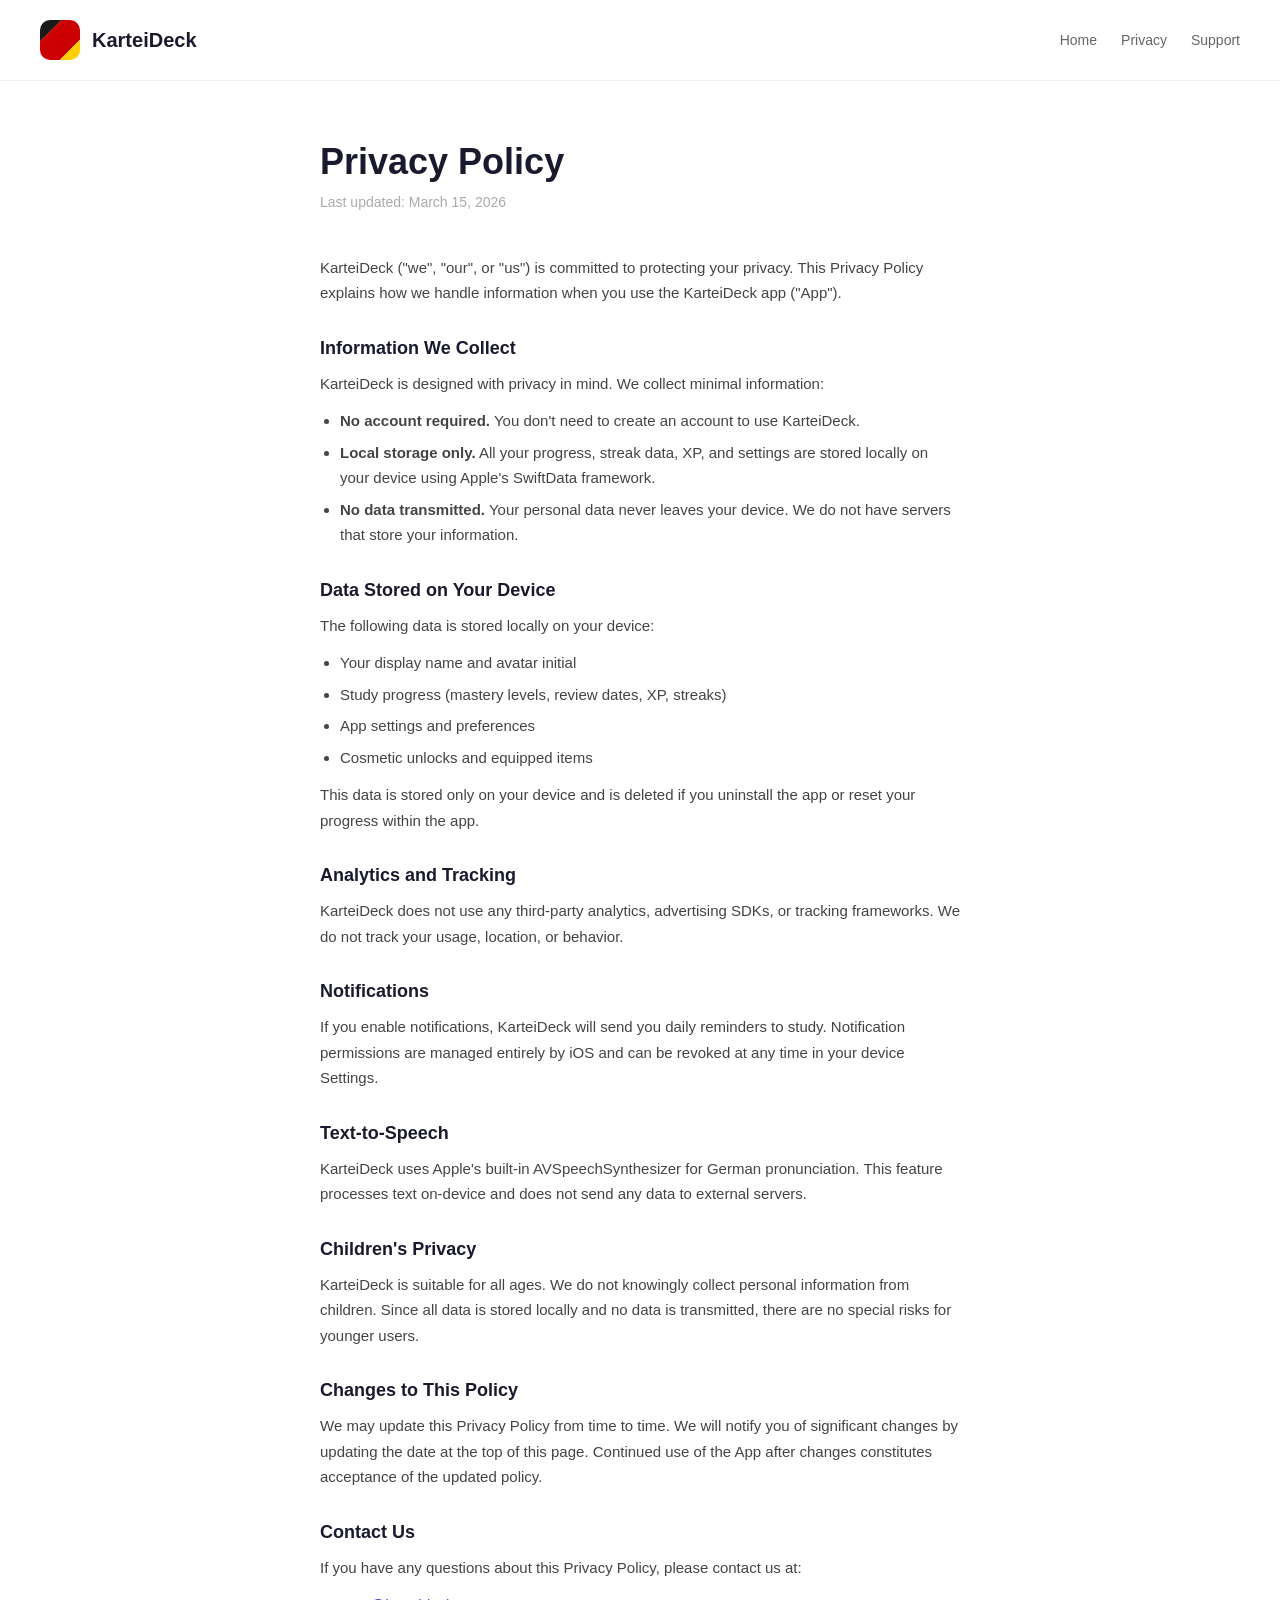
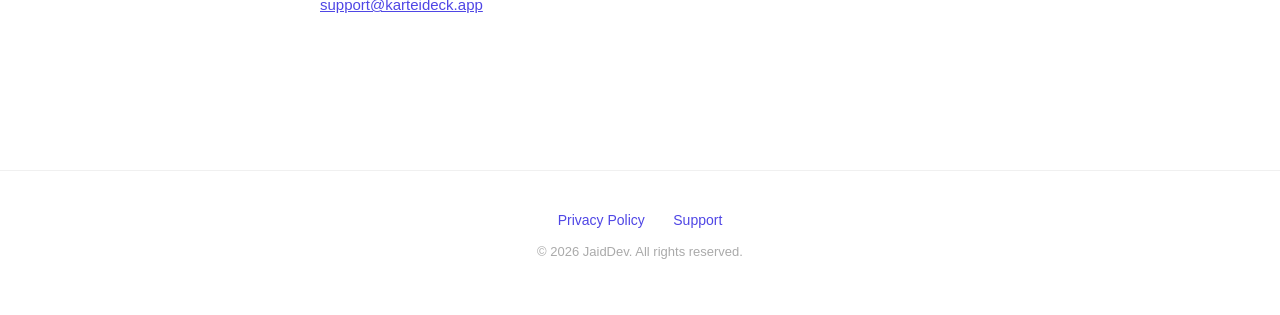
==== privacy.html @ 6522e7b8 "Add files via upload" ====
<!DOCTYPE html>
<html lang="en">
<head>
<meta charset="UTF-8">
<meta name="viewport" content="width=device-width, initial-scale=1.0">
<title>Privacy Policy — KarteiDeck</title>
<style>
  * { box-sizing: border-box; margin: 0; padding: 0; }
  body { font-family: -apple-system, BlinkMacSystemFont, 'Segoe UI', sans-serif; background: #fff; color: #1a1a2e; }
  nav { display: flex; justify-content: space-between; align-items: center; padding: 20px 40px; border-bottom: 1px solid #f0f0f0; }
  .logo { display: flex; align-items: center; gap: 12px; text-decoration: none; }
  .logo-icon { width: 40px; height: 40px; border-radius: 10px; overflow: hidden; }
  .logo-icon svg { width: 40px; height: 40px; }
  .logo-text { font-size: 20px; font-weight: 800; color: #1a1a2e; }
  .nav-links { display: flex; gap: 24px; }
  .nav-links a { font-size: 14px; font-weight: 500; color: #666; text-decoration: none; }
  .nav-links a:hover { color: #4f46e5; }
  .content { max-width: 720px; margin: 60px auto; padding: 0 40px 80px; }
  h1 { font-size: 36px; font-weight: 900; margin-bottom: 8px; }
  .date { color: #aaa; font-size: 14px; margin-bottom: 40px; }
  h2 { font-size: 18px; font-weight: 800; margin: 32px 0 12px; }
  p { font-size: 15px; color: #444; line-height: 1.7; margin-bottom: 12px; }
  ul { padding-left: 20px; margin-bottom: 12px; }
  li { font-size: 15px; color: #444; line-height: 1.7; margin-bottom: 6px; }
  a { color: #4f46e5; }
  footer { padding: 40px; text-align: center; border-top: 1px solid #f0f0f0; }
  footer a { color: #4f46e5; text-decoration: none; margin: 0 12px; font-size: 14px; }
  footer p { color: #aaa; font-size: 13px; margin-top: 12px; }
</style>
</head>
<body>

<nav>
  <a href="index.html" class="logo">
    <div class="logo-icon">
      <svg viewBox="0 0 40 40" xmlns="http://www.w3.org/2000/svg">
        <g transform="rotate(-45, 20, 20)">
          <rect x="-20" y="-20" width="80" height="27" fill="#1a1a1a"/>
          <rect x="-20" y="7" width="80" height="27" fill="#CC0000"/>
          <rect x="-20" y="34" width="80" height="27" fill="#FFCE00"/>
        </g>
      </svg>
    </div>
    <span class="logo-text">KarteiDeck</span>
  </a>
  <div class="nav-links">
    <a href="index.html">Home</a>
    <a href="privacy.html">Privacy</a>
    <a href="support.html">Support</a>
  </div>
</nav>

<div class="content">
  <h1>Privacy Policy</h1>
  <p class="date">Last updated: March 15, 2026</p>

  <p>KarteiDeck ("we", "our", or "us") is committed to protecting your privacy. This Privacy Policy explains how we handle information when you use the KarteiDeck app ("App").</p>

  <h2>Information We Collect</h2>
  <p>KarteiDeck is designed with privacy in mind. We collect minimal information:</p>
  <ul>
    <li><strong>No account required.</strong> You don't need to create an account to use KarteiDeck.</li>
    <li><strong>Local storage only.</strong> All your progress, streak data, XP, and settings are stored locally on your device using Apple's SwiftData framework.</li>
    <li><strong>No data transmitted.</strong> Your personal data never leaves your device. We do not have servers that store your information.</li>
  </ul>

  <h2>Data Stored on Your Device</h2>
  <p>The following data is stored locally on your device:</p>
  <ul>
    <li>Your display name and avatar initial</li>
    <li>Study progress (mastery levels, review dates, XP, streaks)</li>
    <li>App settings and preferences</li>
    <li>Cosmetic unlocks and equipped items</li>
  </ul>
  <p>This data is stored only on your device and is deleted if you uninstall the app or reset your progress within the app.</p>

  <h2>Analytics and Tracking</h2>
  <p>KarteiDeck does not use any third-party analytics, advertising SDKs, or tracking frameworks. We do not track your usage, location, or behavior.</p>

  <h2>Notifications</h2>
  <p>If you enable notifications, KarteiDeck will send you daily reminders to study. Notification permissions are managed entirely by iOS and can be revoked at any time in your device Settings.</p>

  <h2>Text-to-Speech</h2>
  <p>KarteiDeck uses Apple's built-in AVSpeechSynthesizer for German pronunciation. This feature processes text on-device and does not send any data to external servers.</p>

  <h2>Children's Privacy</h2>
  <p>KarteiDeck is suitable for all ages. We do not knowingly collect personal information from children. Since all data is stored locally and no data is transmitted, there are no special risks for younger users.</p>

  <h2>Changes to This Policy</h2>
  <p>We may update this Privacy Policy from time to time. We will notify you of significant changes by updating the date at the top of this page. Continued use of the App after changes constitutes acceptance of the updated policy.</p>

  <h2>Contact Us</h2>
  <p>If you have any questions about this Privacy Policy, please contact us at:</p>
  <p><a href="mailto:support@karteideck.app">support@karteideck.app</a></p>
</div>

<footer>
  <a href="privacy.html">Privacy Policy</a>
  <a href="support.html">Support</a>
  <p>© 2026 JaidDev. All rights reserved.</p>
</footer>

</body>
</html>
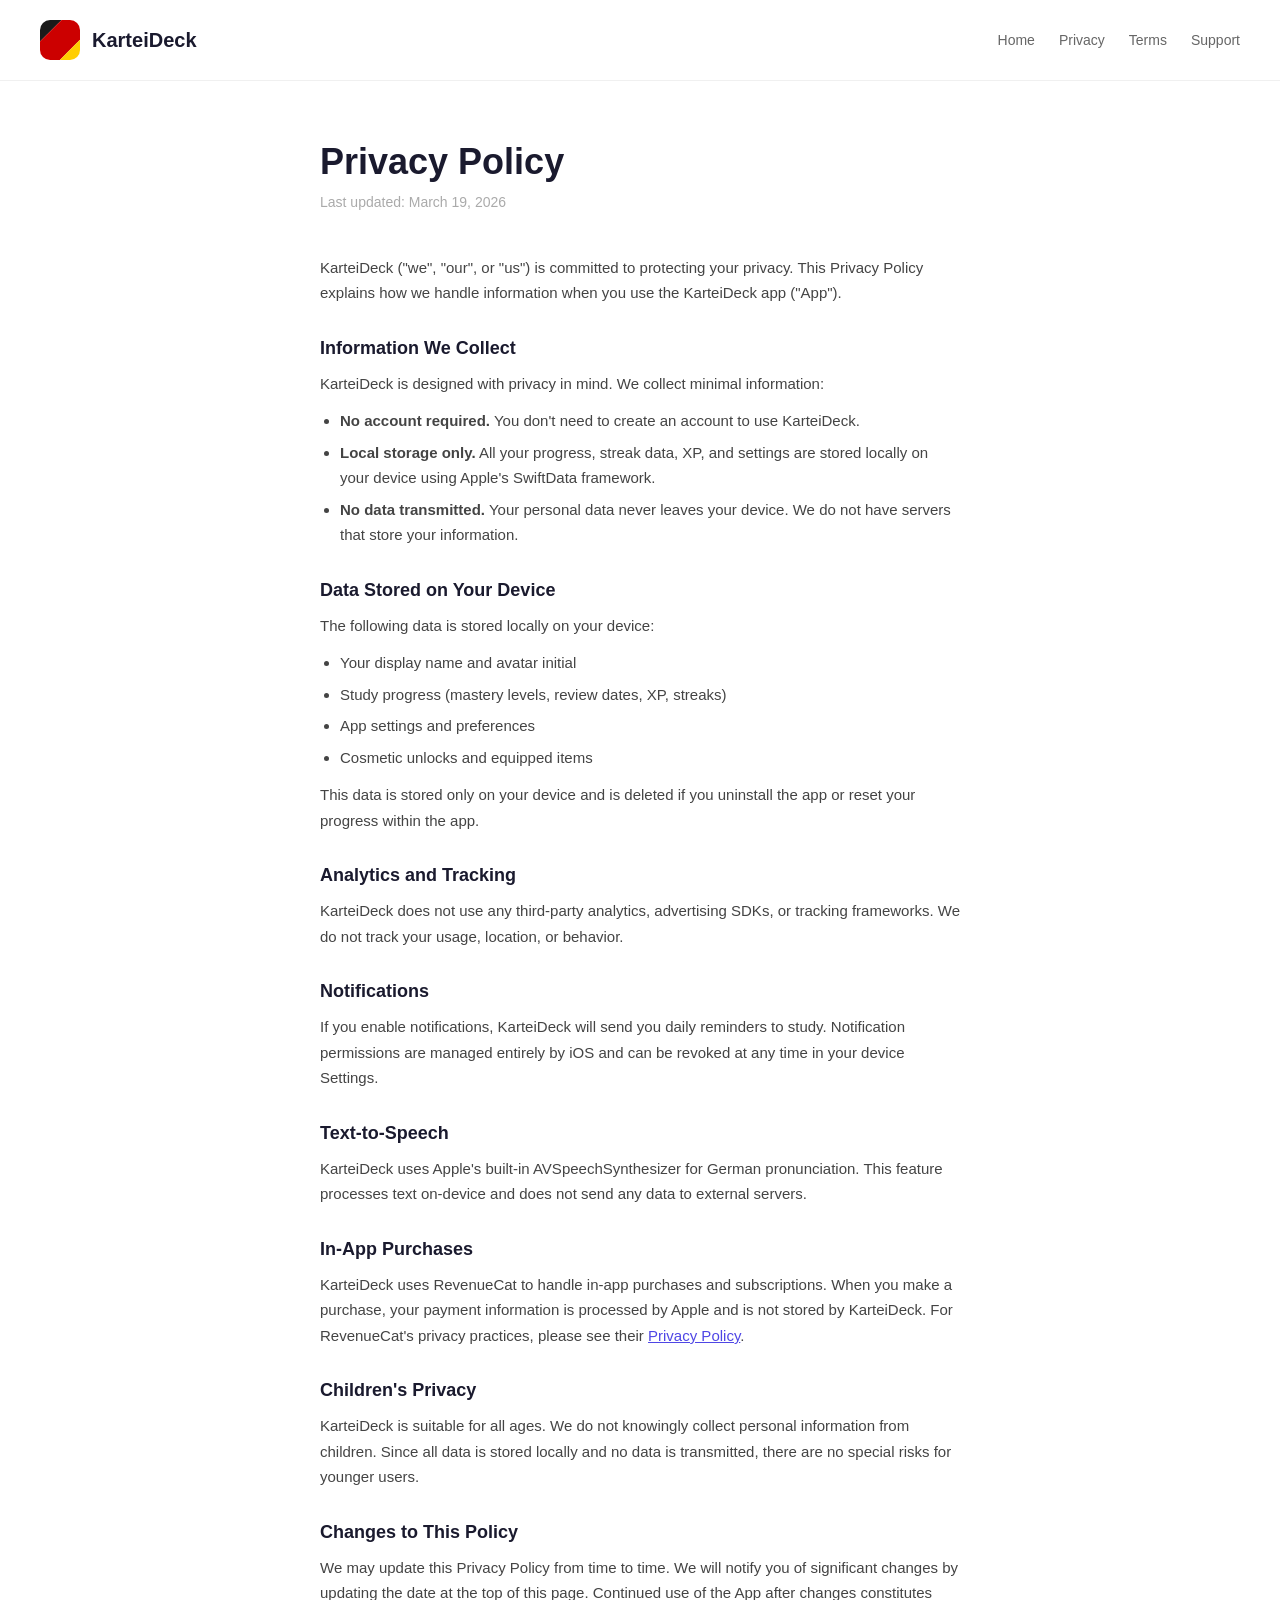
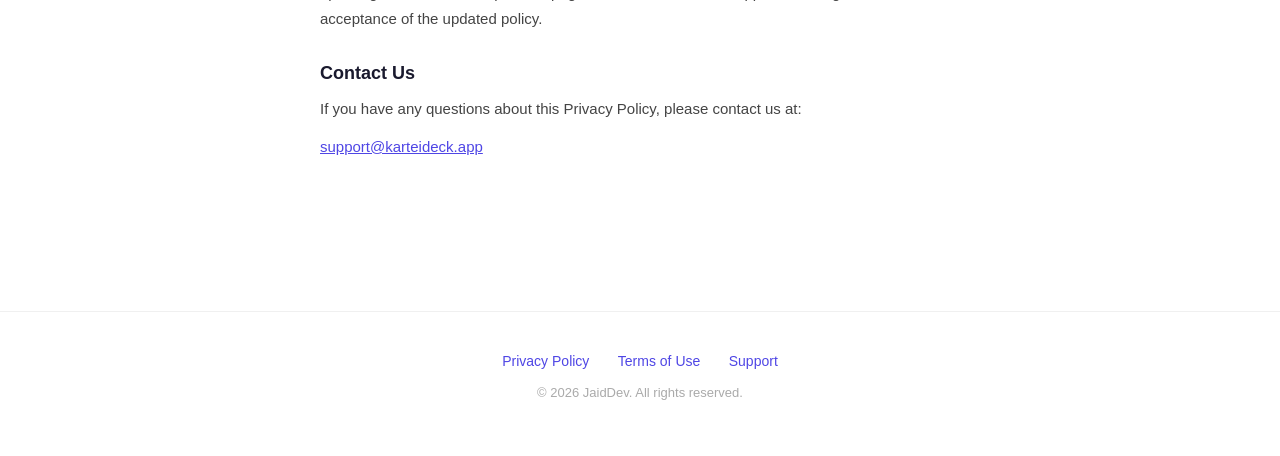
==== commit cefa129d: "terms added" ====
--- a/privacy.html
+++ b/privacy.html
@@ -18,7 +18,7 @@
   .content { max-width: 720px; margin: 60px auto; padding: 0 40px 80px; }
   h1 { font-size: 36px; font-weight: 900; margin-bottom: 8px; }
   .date { color: #aaa; font-size: 14px; margin-bottom: 40px; }
-  h2 { font-size: 18px; font-weight: 800; margin: 32px 0 12px; }
+  h2 { font-size: 18px; font-weight: 800; margin: 32px 0 12px; color: #1a1a2e; }
   p { font-size: 15px; color: #444; line-height: 1.7; margin-bottom: 12px; }
   ul { padding-left: 20px; margin-bottom: 12px; }
   li { font-size: 15px; color: #444; line-height: 1.7; margin-bottom: 6px; }
@@ -26,6 +26,12 @@
   footer { padding: 40px; text-align: center; border-top: 1px solid #f0f0f0; }
   footer a { color: #4f46e5; text-decoration: none; margin: 0 12px; font-size: 14px; }
   footer p { color: #aaa; font-size: 13px; margin-top: 12px; }
+  
+  @media (max-width: 600px) {
+    nav { padding: 16px 20px; }
+    .content { padding: 0 20px 60px; }
+    h1 { font-size: 28px; }
+  }
 </style>
 </head>
 <body>
@@ -46,13 +52,14 @@
   <div class="nav-links">
     <a href="index.html">Home</a>
     <a href="privacy.html">Privacy</a>
+    <a href="terms-of-use.html">Terms</a>
     <a href="support.html">Support</a>
   </div>
 </nav>
 
 <div class="content">
   <h1>Privacy Policy</h1>
-  <p class="date">Last updated: March 15, 2026</p>
+  <p class="date">Last updated: March 19, 2026</p>
 
   <p>KarteiDeck ("we", "our", or "us") is committed to protecting your privacy. This Privacy Policy explains how we handle information when you use the KarteiDeck app ("App").</p>
 
@@ -83,6 +90,9 @@
   <h2>Text-to-Speech</h2>
   <p>KarteiDeck uses Apple's built-in AVSpeechSynthesizer for German pronunciation. This feature processes text on-device and does not send any data to external servers.</p>
 
+  <h2>In-App Purchases</h2>
+  <p>KarteiDeck uses RevenueCat to handle in-app purchases and subscriptions. When you make a purchase, your payment information is processed by Apple and is not stored by KarteiDeck. For RevenueCat's privacy practices, please see their <a href="https://www.revenuecat.com/privacy" target="_blank">Privacy Policy</a>.</p>
+
   <h2>Children's Privacy</h2>
   <p>KarteiDeck is suitable for all ages. We do not knowingly collect personal information from children. Since all data is stored locally and no data is transmitted, there are no special risks for younger users.</p>
 
@@ -96,9 +106,10 @@
 
 <footer>
   <a href="privacy.html">Privacy Policy</a>
+  <a href="terms-of-use.html">Terms of Use</a>
   <a href="support.html">Support</a>
   <p>© 2026 JaidDev. All rights reserved.</p>
 </footer>
 
 </body>
-</html>
+</html>
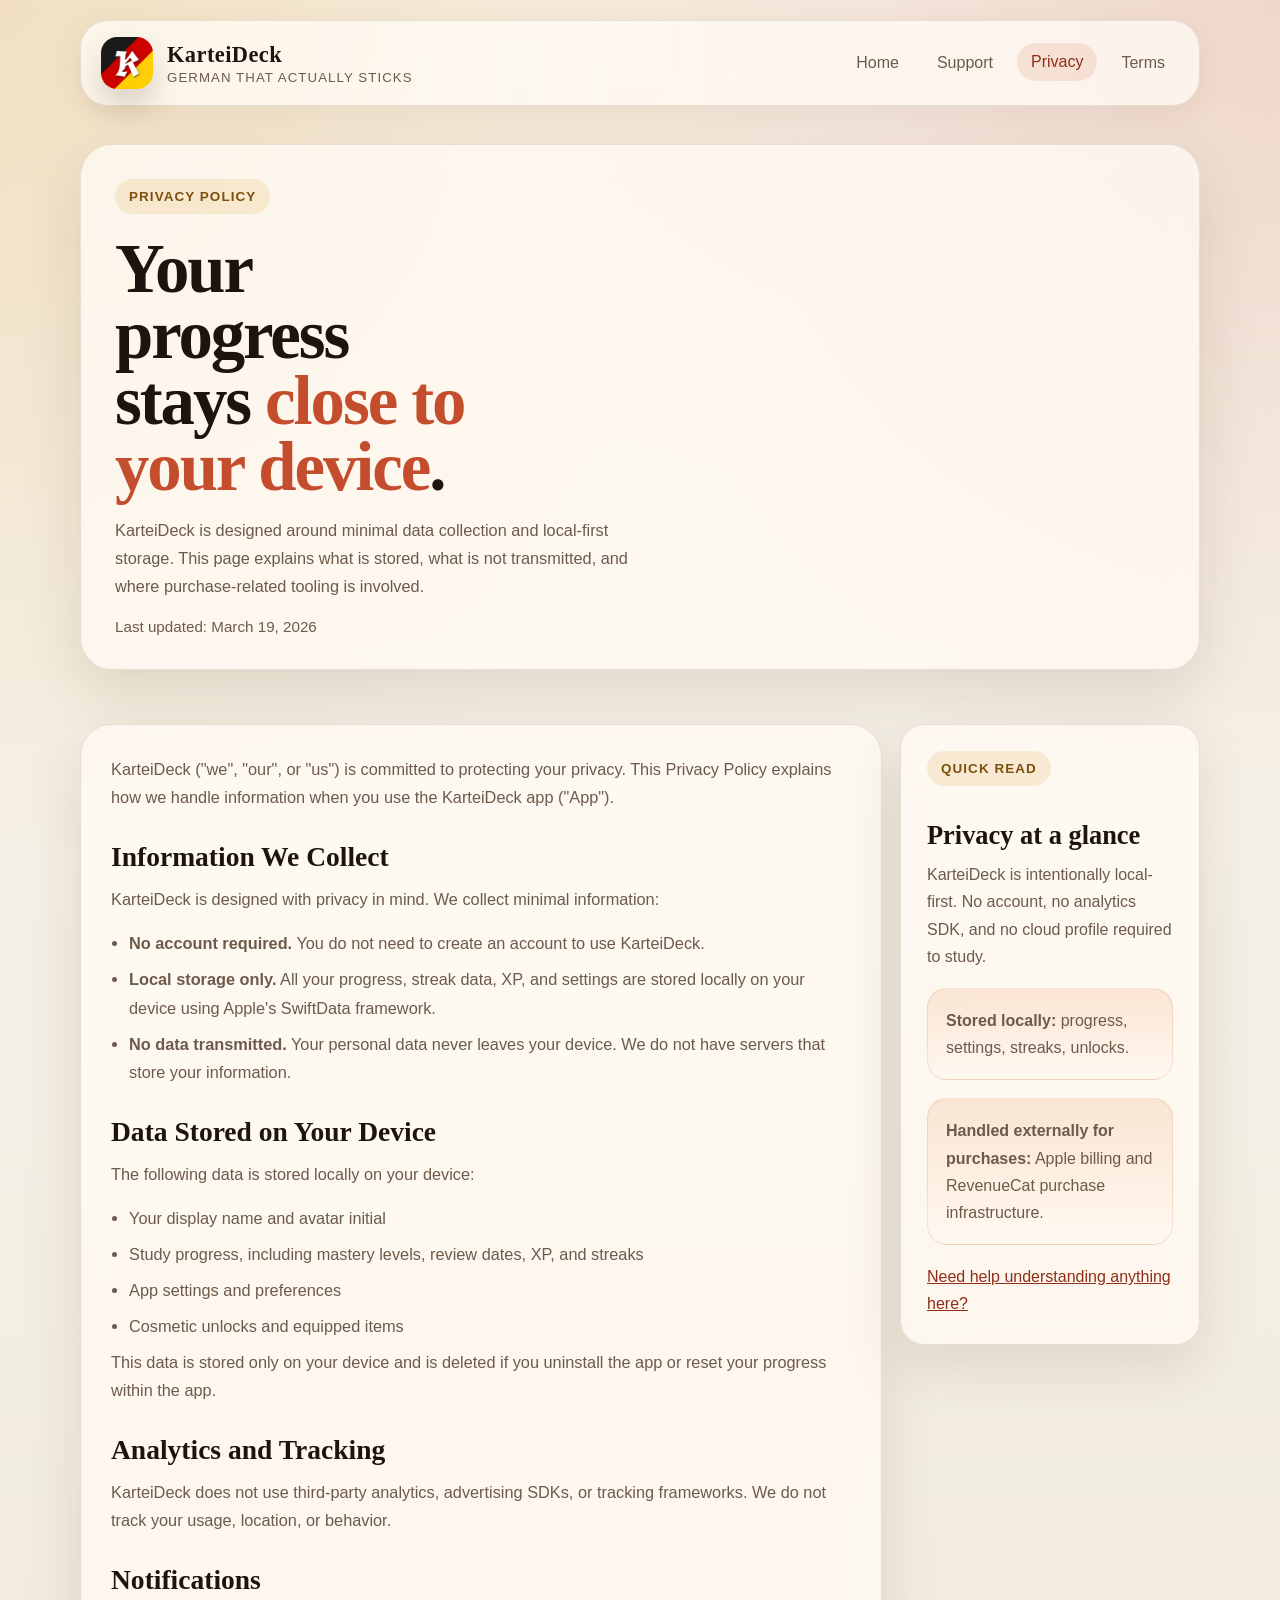
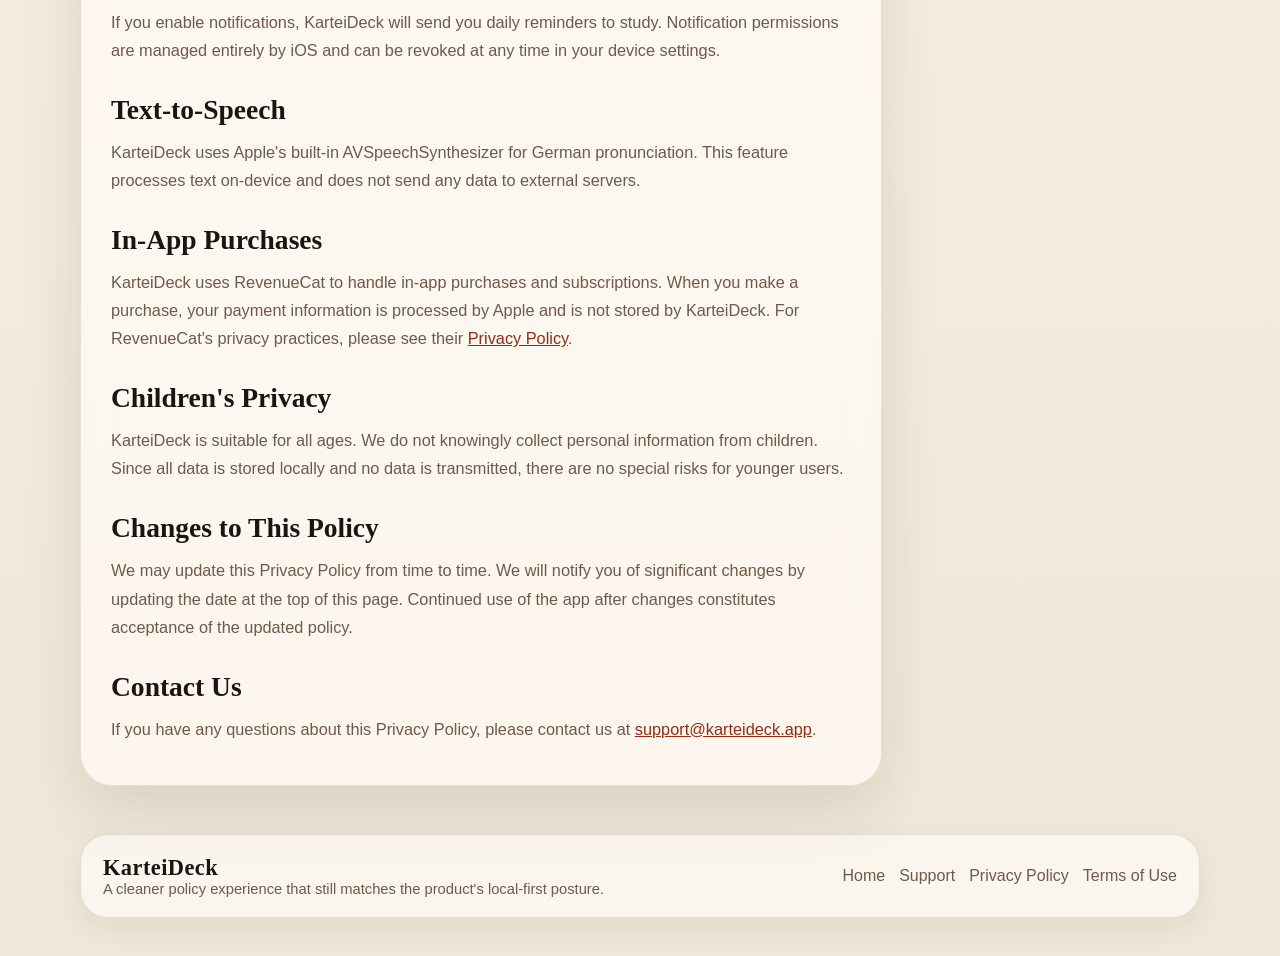
==== commit 79cc4f33: "Redesign website landing and legal pages" ====
--- a/privacy.html
+++ b/privacy.html
@@ -1,115 +1,120 @@
 <!DOCTYPE html>
 <html lang="en">
 <head>
-<meta charset="UTF-8">
-<meta name="viewport" content="width=device-width, initial-scale=1.0">
-<title>Privacy Policy — KarteiDeck</title>
-<style>
-  * { box-sizing: border-box; margin: 0; padding: 0; }
-  body { font-family: -apple-system, BlinkMacSystemFont, 'Segoe UI', sans-serif; background: #fff; color: #1a1a2e; }
-  nav { display: flex; justify-content: space-between; align-items: center; padding: 20px 40px; border-bottom: 1px solid #f0f0f0; }
-  .logo { display: flex; align-items: center; gap: 12px; text-decoration: none; }
-  .logo-icon { width: 40px; height: 40px; border-radius: 10px; overflow: hidden; }
-  .logo-icon svg { width: 40px; height: 40px; }
-  .logo-text { font-size: 20px; font-weight: 800; color: #1a1a2e; }
-  .nav-links { display: flex; gap: 24px; }
-  .nav-links a { font-size: 14px; font-weight: 500; color: #666; text-decoration: none; }
-  .nav-links a:hover { color: #4f46e5; }
-  .content { max-width: 720px; margin: 60px auto; padding: 0 40px 80px; }
-  h1 { font-size: 36px; font-weight: 900; margin-bottom: 8px; }
-  .date { color: #aaa; font-size: 14px; margin-bottom: 40px; }
-  h2 { font-size: 18px; font-weight: 800; margin: 32px 0 12px; color: #1a1a2e; }
-  p { font-size: 15px; color: #444; line-height: 1.7; margin-bottom: 12px; }
-  ul { padding-left: 20px; margin-bottom: 12px; }
-  li { font-size: 15px; color: #444; line-height: 1.7; margin-bottom: 6px; }
-  a { color: #4f46e5; }
-  footer { padding: 40px; text-align: center; border-top: 1px solid #f0f0f0; }
-  footer a { color: #4f46e5; text-decoration: none; margin: 0 12px; font-size: 14px; }
-  footer p { color: #aaa; font-size: 13px; margin-top: 12px; }
-  
-  @media (max-width: 600px) {
-    nav { padding: 16px 20px; }
-    .content { padding: 0 20px 60px; }
-    h1 { font-size: 28px; }
-  }
-</style>
+  <meta charset="UTF-8">
+  <meta name="viewport" content="width=device-width, initial-scale=1.0">
+  <title>Privacy Policy | KarteiDeck</title>
+  <meta name="description" content="Read the KarteiDeck privacy policy, including local device storage, notifications, and purchase processing details.">
+  <link rel="stylesheet" href="styles.css">
 </head>
 <body>
+  <div class="page-shell">
+    <header class="site-header fade-in">
+      <nav class="nav">
+        <a class="brand" href="index.html">
+          <img class="brand-mark" src="assets/app-icon.jpg" alt="KarteiDeck app icon">
+          <span class="brand-copy">
+            <span class="brand-name">KarteiDeck</span>
+            <span class="brand-tag">German that actually sticks</span>
+          </span>
+        </a>
+        <div class="nav-links">
+          <a href="index.html">Home</a>
+          <a href="support.html">Support</a>
+          <a class="active" href="privacy.html">Privacy</a>
+          <a href="terms-of-use.html">Terms</a>
+        </div>
+      </nav>
+    </header>
 
-<nav>
-  <a href="index.html" class="logo">
-    <div class="logo-icon">
-      <svg viewBox="0 0 40 40" xmlns="http://www.w3.org/2000/svg">
-        <g transform="rotate(-45, 20, 20)">
-          <rect x="-20" y="-20" width="80" height="27" fill="#1a1a1a"/>
-          <rect x="-20" y="7" width="80" height="27" fill="#CC0000"/>
-          <rect x="-20" y="34" width="80" height="27" fill="#FFCE00"/>
-        </g>
-      </svg>
-    </div>
-    <span class="logo-text">KarteiDeck</span>
-  </a>
-  <div class="nav-links">
-    <a href="index.html">Home</a>
-    <a href="privacy.html">Privacy</a>
-    <a href="terms-of-use.html">Terms</a>
-    <a href="support.html">Support</a>
+    <main>
+      <section class="page-hero">
+        <div class="hero-panel page-hero-card fade-in delay-1">
+          <div class="eyebrow">Privacy Policy</div>
+          <h1 class="page-title">Your progress stays <span class="accent-text">close to your device</span>.</h1>
+          <p class="page-subtitle">
+            KarteiDeck is designed around minimal data collection and local-first storage. This page explains what is stored,
+            what is not transmitted, and where purchase-related tooling is involved.
+          </p>
+          <div class="meta-row">Last updated: March 19, 2026</div>
+        </div>
+      </section>
+
+      <section class="section">
+        <div class="legal-grid">
+          <article class="article-shell fade-in">
+            <p>KarteiDeck ("we", "our", or "us") is committed to protecting your privacy. This Privacy Policy explains how we handle information when you use the KarteiDeck app ("App").</p>
+
+            <h2>Information We Collect</h2>
+            <p>KarteiDeck is designed with privacy in mind. We collect minimal information:</p>
+            <ul>
+              <li><strong>No account required.</strong> You do not need to create an account to use KarteiDeck.</li>
+              <li><strong>Local storage only.</strong> All your progress, streak data, XP, and settings are stored locally on your device using Apple's SwiftData framework.</li>
+              <li><strong>No data transmitted.</strong> Your personal data never leaves your device. We do not have servers that store your information.</li>
+            </ul>
+
+            <h2>Data Stored on Your Device</h2>
+            <p>The following data is stored locally on your device:</p>
+            <ul>
+              <li>Your display name and avatar initial</li>
+              <li>Study progress, including mastery levels, review dates, XP, and streaks</li>
+              <li>App settings and preferences</li>
+              <li>Cosmetic unlocks and equipped items</li>
+            </ul>
+            <p>This data is stored only on your device and is deleted if you uninstall the app or reset your progress within the app.</p>
+
+            <h2>Analytics and Tracking</h2>
+            <p>KarteiDeck does not use third-party analytics, advertising SDKs, or tracking frameworks. We do not track your usage, location, or behavior.</p>
+
+            <h2>Notifications</h2>
+            <p>If you enable notifications, KarteiDeck will send you daily reminders to study. Notification permissions are managed entirely by iOS and can be revoked at any time in your device settings.</p>
+
+            <h2>Text-to-Speech</h2>
+            <p>KarteiDeck uses Apple's built-in AVSpeechSynthesizer for German pronunciation. This feature processes text on-device and does not send any data to external servers.</p>
+
+            <h2>In-App Purchases</h2>
+            <p>KarteiDeck uses RevenueCat to handle in-app purchases and subscriptions. When you make a purchase, your payment information is processed by Apple and is not stored by KarteiDeck. For RevenueCat's privacy practices, please see their <a href="https://www.revenuecat.com/privacy" target="_blank" rel="noreferrer">Privacy Policy</a>.</p>
+
+            <h2>Children's Privacy</h2>
+            <p>KarteiDeck is suitable for all ages. We do not knowingly collect personal information from children. Since all data is stored locally and no data is transmitted, there are no special risks for younger users.</p>
+
+            <h2>Changes to This Policy</h2>
+            <p>We may update this Privacy Policy from time to time. We will notify you of significant changes by updating the date at the top of this page. Continued use of the app after changes constitutes acceptance of the updated policy.</p>
+
+            <h2>Contact Us</h2>
+            <p>If you have any questions about this Privacy Policy, please contact us at <a href="mailto:support@karteideck.app">support@karteideck.app</a>.</p>
+          </article>
+
+          <aside class="legal-callout fade-in delay-1">
+            <div class="eyebrow">Quick read</div>
+            <h3>Privacy at a glance</h3>
+            <p>KarteiDeck is intentionally local-first. No account, no analytics SDK, and no cloud profile required to study.</p>
+            <div class="note-box">
+              <p><strong>Stored locally:</strong> progress, settings, streaks, unlocks.</p>
+            </div>
+            <div class="note-box">
+              <p><strong>Handled externally for purchases:</strong> Apple billing and RevenueCat purchase infrastructure.</p>
+            </div>
+            <p><a href="support.html">Need help understanding anything here?</a></p>
+          </aside>
+        </div>
+      </section>
+    </main>
+
+    <footer class="site-footer">
+      <div class="footer-card">
+        <div>
+          <div class="brand-name">KarteiDeck</div>
+          <div class="footer-copy">A cleaner policy experience that still matches the product's local-first posture.</div>
+        </div>
+        <div class="footer-links">
+          <a href="index.html">Home</a>
+          <a href="support.html">Support</a>
+          <a href="privacy.html">Privacy Policy</a>
+          <a href="terms-of-use.html">Terms of Use</a>
+        </div>
+      </div>
+    </footer>
   </div>
-</nav>
-
-<div class="content">
-  <h1>Privacy Policy</h1>
-  <p class="date">Last updated: March 19, 2026</p>
-
-  <p>KarteiDeck ("we", "our", or "us") is committed to protecting your privacy. This Privacy Policy explains how we handle information when you use the KarteiDeck app ("App").</p>
-
-  <h2>Information We Collect</h2>
-  <p>KarteiDeck is designed with privacy in mind. We collect minimal information:</p>
-  <ul>
-    <li><strong>No account required.</strong> You don't need to create an account to use KarteiDeck.</li>
-    <li><strong>Local storage only.</strong> All your progress, streak data, XP, and settings are stored locally on your device using Apple's SwiftData framework.</li>
-    <li><strong>No data transmitted.</strong> Your personal data never leaves your device. We do not have servers that store your information.</li>
-  </ul>
-
-  <h2>Data Stored on Your Device</h2>
-  <p>The following data is stored locally on your device:</p>
-  <ul>
-    <li>Your display name and avatar initial</li>
-    <li>Study progress (mastery levels, review dates, XP, streaks)</li>
-    <li>App settings and preferences</li>
-    <li>Cosmetic unlocks and equipped items</li>
-  </ul>
-  <p>This data is stored only on your device and is deleted if you uninstall the app or reset your progress within the app.</p>
-
-  <h2>Analytics and Tracking</h2>
-  <p>KarteiDeck does not use any third-party analytics, advertising SDKs, or tracking frameworks. We do not track your usage, location, or behavior.</p>
-
-  <h2>Notifications</h2>
-  <p>If you enable notifications, KarteiDeck will send you daily reminders to study. Notification permissions are managed entirely by iOS and can be revoked at any time in your device Settings.</p>
-
-  <h2>Text-to-Speech</h2>
-  <p>KarteiDeck uses Apple's built-in AVSpeechSynthesizer for German pronunciation. This feature processes text on-device and does not send any data to external servers.</p>
-
-  <h2>In-App Purchases</h2>
-  <p>KarteiDeck uses RevenueCat to handle in-app purchases and subscriptions. When you make a purchase, your payment information is processed by Apple and is not stored by KarteiDeck. For RevenueCat's privacy practices, please see their <a href="https://www.revenuecat.com/privacy" target="_blank">Privacy Policy</a>.</p>
-
-  <h2>Children's Privacy</h2>
-  <p>KarteiDeck is suitable for all ages. We do not knowingly collect personal information from children. Since all data is stored locally and no data is transmitted, there are no special risks for younger users.</p>
-
-  <h2>Changes to This Policy</h2>
-  <p>We may update this Privacy Policy from time to time. We will notify you of significant changes by updating the date at the top of this page. Continued use of the App after changes constitutes acceptance of the updated policy.</p>
-
-  <h2>Contact Us</h2>
-  <p>If you have any questions about this Privacy Policy, please contact us at:</p>
-  <p><a href="mailto:support@karteideck.app">support@karteideck.app</a></p>
-</div>
-
-<footer>
-  <a href="privacy.html">Privacy Policy</a>
-  <a href="terms-of-use.html">Terms of Use</a>
-  <a href="support.html">Support</a>
-  <p>© 2026 JaidDev. All rights reserved.</p>
-</footer>
-
 </body>
-</html>+</html>
--- a/styles.css
+++ b/styles.css
@@ -0,0 +1,757 @@
+:root {
+  --bg: #f4efe4;
+  --bg-soft: #fbf7f0;
+  --surface: rgba(255, 250, 244, 0.78);
+  --surface-strong: #fff9f1;
+  --surface-border: rgba(79, 53, 28, 0.12);
+  --text: #1d140f;
+  --muted: #6d5a4a;
+  --accent: #c34d2c;
+  --accent-strong: #8f2e15;
+  --accent-soft: #f7d8be;
+  --gold: #e0b057;
+  --shadow: 0 24px 60px rgba(65, 38, 17, 0.12);
+  --radius-xl: 32px;
+  --radius-lg: 24px;
+  --radius-md: 18px;
+  --radius-sm: 999px;
+  --container: min(1120px, calc(100vw - 32px));
+}
+
+* {
+  box-sizing: border-box;
+}
+
+html {
+  scroll-behavior: smooth;
+}
+
+body {
+  margin: 0;
+  min-height: 100vh;
+  font-family: "Avenir Next", "Trebuchet MS", "Segoe UI", sans-serif;
+  color: var(--text);
+  background:
+    radial-gradient(circle at top left, rgba(224, 176, 87, 0.28), transparent 30%),
+    radial-gradient(circle at top right, rgba(195, 77, 44, 0.16), transparent 28%),
+    linear-gradient(180deg, #f8f2e9 0%, #f4efe4 44%, #efe7d8 100%);
+}
+
+img {
+  display: block;
+  max-width: 100%;
+}
+
+a {
+  color: inherit;
+}
+
+.page-shell {
+  width: var(--container);
+  margin: 0 auto;
+}
+
+.site-header {
+  padding: 20px 0 14px;
+}
+
+.nav {
+  display: flex;
+  align-items: center;
+  justify-content: space-between;
+  gap: 20px;
+  padding: 16px 20px;
+  background: rgba(255, 251, 245, 0.76);
+  border: 1px solid var(--surface-border);
+  backdrop-filter: blur(18px);
+  border-radius: 28px;
+  box-shadow: 0 8px 30px rgba(93, 57, 31, 0.08);
+}
+
+.brand {
+  display: inline-flex;
+  align-items: center;
+  gap: 14px;
+  text-decoration: none;
+  min-width: 0;
+}
+
+.brand-mark {
+  width: 52px;
+  height: 52px;
+  border-radius: 16px;
+  object-fit: cover;
+  box-shadow: 0 16px 28px rgba(69, 42, 21, 0.18);
+}
+
+.brand-copy {
+  min-width: 0;
+}
+
+.brand-name {
+  display: block;
+  font-family: "Iowan Old Style", "Baskerville", "Times New Roman", serif;
+  font-size: 1.4rem;
+  font-weight: 700;
+  letter-spacing: 0.02em;
+}
+
+.brand-tag {
+  display: block;
+  margin-top: 2px;
+  color: var(--muted);
+  font-size: 0.83rem;
+  letter-spacing: 0.08em;
+  text-transform: uppercase;
+}
+
+.nav-links {
+  display: flex;
+  flex-wrap: wrap;
+  justify-content: flex-end;
+  gap: 10px;
+}
+
+.nav-links a {
+  padding: 10px 14px;
+  text-decoration: none;
+  color: var(--muted);
+  border-radius: 999px;
+  transition: background-color 180ms ease, color 180ms ease, transform 180ms ease;
+}
+
+.nav-links a:hover,
+.nav-links a:focus-visible,
+.nav-links a.active {
+  background: rgba(195, 77, 44, 0.12);
+  color: var(--accent-strong);
+  transform: translateY(-1px);
+}
+
+.hero {
+  position: relative;
+  display: grid;
+  grid-template-columns: 1.05fr 0.95fr;
+  gap: 28px;
+  padding: 28px 0 56px;
+  align-items: stretch;
+}
+
+.hero-panel,
+.glass-card,
+.feature-card,
+.metric-card,
+.support-card,
+.legal-callout,
+.faq-item,
+.article-shell,
+.section-panel {
+  background: var(--surface);
+  border: 1px solid var(--surface-border);
+  backdrop-filter: blur(14px);
+  box-shadow: var(--shadow);
+}
+
+.hero-copy {
+  padding: 34px;
+  border-radius: var(--radius-xl);
+}
+
+.eyebrow {
+  display: inline-flex;
+  align-items: center;
+  gap: 8px;
+  padding: 10px 14px;
+  margin-bottom: 22px;
+  border-radius: var(--radius-sm);
+  background: rgba(224, 176, 87, 0.2);
+  color: #7d4e0c;
+  font-size: 0.84rem;
+  font-weight: 700;
+  letter-spacing: 0.08em;
+  text-transform: uppercase;
+}
+
+.hero-title,
+.section-title,
+.page-title {
+  margin: 0;
+  font-family: "Iowan Old Style", "Baskerville", "Times New Roman", serif;
+  line-height: 0.96;
+  letter-spacing: -0.03em;
+}
+
+.hero-title {
+  font-size: clamp(3rem, 7vw, 5.8rem);
+  max-width: 10ch;
+}
+
+.hero-title .accent-text,
+.section-title .accent-text,
+.page-title .accent-text {
+  color: var(--accent);
+}
+
+.hero-subtitle,
+.section-copy,
+.page-subtitle,
+.body-copy,
+.faq-body,
+.article-shell p,
+.article-shell li {
+  color: var(--muted);
+  line-height: 1.72;
+  font-size: 1.02rem;
+}
+
+.hero-subtitle {
+  max-width: 58ch;
+  margin: 18px 0 0;
+}
+
+.hero-actions {
+  display: flex;
+  flex-wrap: wrap;
+  gap: 14px;
+  margin: 28px 0 18px;
+}
+
+.button,
+.button-secondary {
+  display: inline-flex;
+  align-items: center;
+  justify-content: center;
+  gap: 10px;
+  min-height: 52px;
+  padding: 0 22px;
+  border-radius: 999px;
+  text-decoration: none;
+  font-weight: 700;
+  transition: transform 180ms ease, box-shadow 180ms ease, background-color 180ms ease;
+}
+
+.button {
+  background: linear-gradient(135deg, var(--accent) 0%, var(--accent-strong) 100%);
+  color: #fff8f3;
+  box-shadow: 0 18px 28px rgba(143, 46, 21, 0.24);
+}
+
+.button-secondary {
+  color: var(--accent-strong);
+  background: rgba(255, 255, 255, 0.42);
+  border: 1px solid rgba(143, 46, 21, 0.16);
+}
+
+.button:hover,
+.button-secondary:hover,
+.button:focus-visible,
+.button-secondary:focus-visible {
+  transform: translateY(-2px);
+}
+
+.hero-footnote {
+  color: var(--muted);
+  font-size: 0.94rem;
+}
+
+.hero-stack {
+  position: relative;
+  padding: 22px;
+  border-radius: calc(var(--radius-xl) + 4px);
+  overflow: hidden;
+}
+
+.hero-stack::before {
+  content: "";
+  position: absolute;
+  inset: 0;
+  background:
+    linear-gradient(160deg, rgba(195, 77, 44, 0.16), rgba(224, 176, 87, 0.08)),
+    url("assets/berlin-skyline.jpg") center/cover;
+  filter: saturate(0.95);
+  transform: scale(1.03);
+}
+
+.hero-stack::after {
+  content: "";
+  position: absolute;
+  inset: 0;
+  background: linear-gradient(180deg, rgba(28, 20, 15, 0.12), rgba(28, 20, 15, 0.52));
+}
+
+.showcase {
+  position: relative;
+  z-index: 1;
+  min-height: 100%;
+  border-radius: 28px;
+  border: 1px solid rgba(255, 247, 240, 0.25);
+  padding: 22px;
+  display: flex;
+  flex-direction: column;
+  justify-content: space-between;
+  background: linear-gradient(180deg, rgba(31, 19, 14, 0.18), rgba(31, 19, 14, 0.38));
+}
+
+.showcase-top {
+  display: flex;
+  justify-content: space-between;
+  gap: 12px;
+  align-items: flex-start;
+}
+
+.showcase-badge,
+.stat-pill,
+.micro-pill {
+  display: inline-flex;
+  align-items: center;
+  gap: 8px;
+  width: fit-content;
+  padding: 10px 14px;
+  border-radius: 999px;
+  background: rgba(255, 247, 240, 0.18);
+  border: 1px solid rgba(255, 247, 240, 0.18);
+  color: #fff9f4;
+  backdrop-filter: blur(8px);
+}
+
+.showcase-badge strong,
+.stat-pill strong {
+  font-size: 1.02rem;
+}
+
+.showcase-phone {
+  align-self: center;
+  width: min(100%, 340px);
+  background: rgba(255, 250, 245, 0.96);
+  border-radius: 34px;
+  padding: 16px;
+  border: 10px solid #1f1713;
+  box-shadow: 0 26px 48px rgba(18, 13, 10, 0.35);
+}
+
+.phone-header {
+  display: flex;
+  align-items: center;
+  gap: 12px;
+}
+
+.phone-icon {
+  width: 54px;
+  height: 54px;
+  border-radius: 16px;
+  object-fit: cover;
+}
+
+.phone-label {
+  font-size: 0.82rem;
+  letter-spacing: 0.08em;
+  text-transform: uppercase;
+  color: #846a58;
+}
+
+.phone-title {
+  margin-top: 4px;
+  font-family: "Iowan Old Style", "Baskerville", serif;
+  font-size: 1.4rem;
+}
+
+.phone-card-grid {
+  display: grid;
+  grid-template-columns: repeat(2, minmax(0, 1fr));
+  gap: 12px;
+  margin-top: 18px;
+}
+
+.metric-card {
+  padding: 16px;
+  border-radius: 22px;
+  background: linear-gradient(180deg, rgba(255, 249, 241, 0.92), rgba(245, 236, 224, 0.92));
+}
+
+.metric-label {
+  display: block;
+  color: #866754;
+  font-size: 0.78rem;
+  letter-spacing: 0.08em;
+  text-transform: uppercase;
+}
+
+.metric-value {
+  display: block;
+  margin-top: 8px;
+  font-size: 1.4rem;
+  font-weight: 800;
+}
+
+.showcase-bottom {
+  display: flex;
+  flex-wrap: wrap;
+  gap: 12px;
+  margin-top: 18px;
+}
+
+.micro-pill {
+  color: #fffefb;
+  font-size: 0.93rem;
+}
+
+.section {
+  padding: 26px 0;
+}
+
+.section-header {
+  display: flex;
+  justify-content: space-between;
+  align-items: end;
+  gap: 20px;
+  margin-bottom: 22px;
+}
+
+.section-title {
+  font-size: clamp(2rem, 4.3vw, 3.45rem);
+  max-width: 12ch;
+}
+
+.section-copy {
+  max-width: 50ch;
+}
+
+.feature-grid,
+.support-grid,
+.legal-grid,
+.article-grid {
+  display: grid;
+  gap: 18px;
+}
+
+.feature-grid {
+  grid-template-columns: repeat(3, minmax(0, 1fr));
+}
+
+.feature-card {
+  padding: 24px;
+  border-radius: var(--radius-lg);
+}
+
+.feature-kicker {
+  color: var(--accent);
+  font-size: 0.82rem;
+  font-weight: 700;
+  letter-spacing: 0.08em;
+  text-transform: uppercase;
+}
+
+.feature-card h3,
+.support-card h3,
+.legal-callout h3 {
+  margin: 12px 0 10px;
+  font-family: "Iowan Old Style", "Baskerville", serif;
+  font-size: 1.65rem;
+}
+
+.feature-card p,
+.support-card p,
+.legal-callout p {
+  margin: 0;
+  color: var(--muted);
+  line-height: 1.7;
+}
+
+.feature-list,
+.article-shell ul {
+  margin: 16px 0 0;
+  padding-left: 18px;
+  color: var(--muted);
+}
+
+.feature-list li,
+.article-shell li {
+  margin-bottom: 8px;
+}
+
+.timeline {
+  display: grid;
+  grid-template-columns: repeat(3, minmax(0, 1fr));
+  gap: 18px;
+}
+
+.section-panel {
+  padding: 26px;
+  border-radius: var(--radius-lg);
+}
+
+.timeline-step {
+  position: relative;
+}
+
+.step-number {
+  display: inline-flex;
+  align-items: center;
+  justify-content: center;
+  width: 42px;
+  height: 42px;
+  border-radius: 50%;
+  background: rgba(195, 77, 44, 0.14);
+  color: var(--accent-strong);
+  font-weight: 800;
+}
+
+.timeline-step h3 {
+  margin: 18px 0 10px;
+  font-family: "Iowan Old Style", "Baskerville", serif;
+  font-size: 1.55rem;
+}
+
+.timeline-step p {
+  margin: 0;
+  color: var(--muted);
+  line-height: 1.7;
+}
+
+.metrics-band {
+  display: grid;
+  grid-template-columns: repeat(4, minmax(0, 1fr));
+  gap: 18px;
+}
+
+.metrics-band .metric-card {
+  min-height: 150px;
+}
+
+.metrics-band .metric-value {
+  font-family: "Iowan Old Style", "Baskerville", serif;
+  font-size: 2rem;
+}
+
+.page-hero {
+  padding: 24px 0 28px;
+}
+
+.page-hero-card {
+  padding: 34px;
+  border-radius: var(--radius-xl);
+}
+
+.page-title {
+  font-size: clamp(2.6rem, 5.6vw, 4.3rem);
+  max-width: 11ch;
+}
+
+.page-subtitle {
+  max-width: 60ch;
+  margin: 16px 0 0;
+}
+
+.meta-row {
+  margin-top: 18px;
+  color: var(--muted);
+  font-size: 0.95rem;
+}
+
+.support-grid {
+  grid-template-columns: 1.1fr 0.9fr;
+  align-items: start;
+}
+
+.support-grid-right {
+  display: grid;
+  gap: 18px;
+}
+
+.support-card,
+.legal-callout {
+  padding: 26px;
+  border-radius: var(--radius-lg);
+}
+
+.faq-list {
+  display: grid;
+  gap: 14px;
+}
+
+.faq-item {
+  border-radius: 22px;
+  overflow: hidden;
+}
+
+.faq-item summary {
+  cursor: pointer;
+  list-style: none;
+  padding: 20px 22px;
+  font-weight: 700;
+  font-size: 1.06rem;
+}
+
+.faq-item summary::-webkit-details-marker {
+  display: none;
+}
+
+.faq-item[open] summary {
+  color: var(--accent-strong);
+}
+
+.faq-body {
+  padding: 0 22px 22px;
+}
+
+.legal-grid {
+  grid-template-columns: minmax(0, 1fr) 300px;
+  align-items: start;
+}
+
+.article-shell {
+  padding: 30px;
+  border-radius: var(--radius-xl);
+}
+
+.article-shell h2,
+.article-shell h3 {
+  font-family: "Iowan Old Style", "Baskerville", serif;
+}
+
+.article-shell h2 {
+  margin: 30px 0 12px;
+  font-size: 1.72rem;
+}
+
+.article-shell h3 {
+  margin: 18px 0 8px;
+  font-size: 1.18rem;
+}
+
+.article-shell p {
+  margin: 0 0 12px;
+}
+
+.article-shell a,
+.support-card a,
+.legal-callout a {
+  color: var(--accent-strong);
+}
+
+.note-box {
+  padding: 18px;
+  margin: 18px 0;
+  border-radius: 20px;
+  background: linear-gradient(180deg, rgba(247, 216, 190, 0.6), rgba(255, 248, 240, 0.78));
+  border: 1px solid rgba(195, 77, 44, 0.14);
+}
+
+.site-footer {
+  padding: 22px 0 38px;
+}
+
+.footer-card {
+  display: flex;
+  justify-content: space-between;
+  gap: 18px;
+  align-items: center;
+  padding: 20px 22px;
+  border-radius: 28px;
+  background: rgba(255, 251, 245, 0.74);
+  border: 1px solid var(--surface-border);
+  box-shadow: 0 10px 30px rgba(93, 57, 31, 0.08);
+}
+
+.footer-links {
+  display: flex;
+  flex-wrap: wrap;
+  gap: 10px 14px;
+}
+
+.footer-links a {
+  color: var(--muted);
+  text-decoration: none;
+}
+
+.footer-links a:hover,
+.footer-links a:focus-visible {
+  color: var(--accent-strong);
+}
+
+.footer-copy {
+  color: var(--muted);
+  font-size: 0.92rem;
+}
+
+.fade-in {
+  animation: fadeUp 720ms ease both;
+}
+
+.fade-in.delay-1 {
+  animation-delay: 80ms;
+}
+
+.fade-in.delay-2 {
+  animation-delay: 160ms;
+}
+
+@keyframes fadeUp {
+  from {
+    opacity: 0;
+    transform: translateY(18px);
+  }
+
+  to {
+    opacity: 1;
+    transform: translateY(0);
+  }
+}
+
+@media (max-width: 980px) {
+  .hero,
+  .support-grid,
+  .legal-grid,
+  .feature-grid,
+  .timeline,
+  .metrics-band {
+    grid-template-columns: 1fr;
+  }
+
+  .section-header,
+  .footer-card {
+    flex-direction: column;
+    align-items: flex-start;
+  }
+
+  .section-title,
+  .page-title,
+  .hero-title {
+    max-width: none;
+  }
+}
+
+@media (max-width: 720px) {
+  .nav {
+    flex-direction: column;
+    align-items: stretch;
+  }
+
+  .nav-links {
+    justify-content: flex-start;
+  }
+
+  .hero-copy,
+  .hero-stack,
+  .page-hero-card,
+  .article-shell,
+  .support-card,
+  .legal-callout,
+  .section-panel,
+  .feature-card {
+    padding: 22px;
+  }
+
+  .hero {
+    padding-top: 18px;
+    gap: 18px;
+  }
+
+  .showcase-phone {
+    width: 100%;
+  }
+
+  .phone-card-grid {
+    grid-template-columns: 1fr;
+  }
+}
